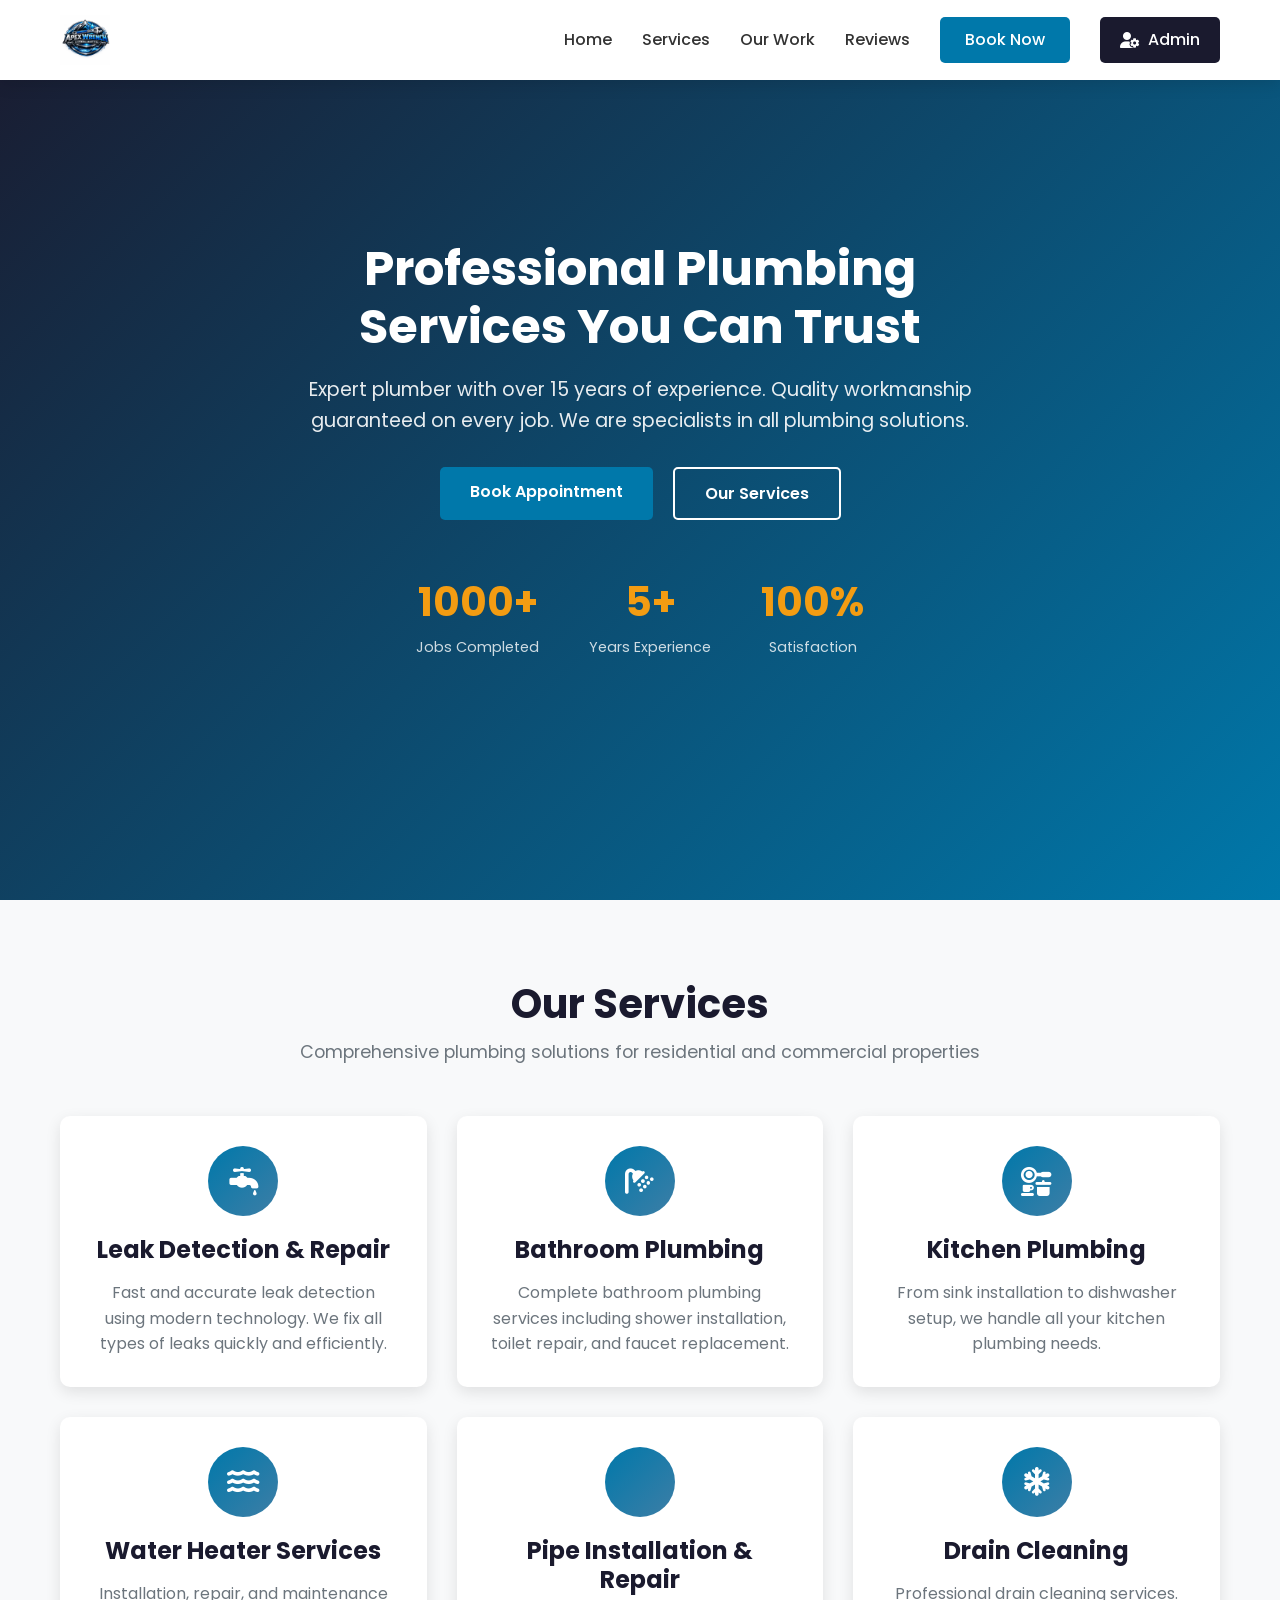
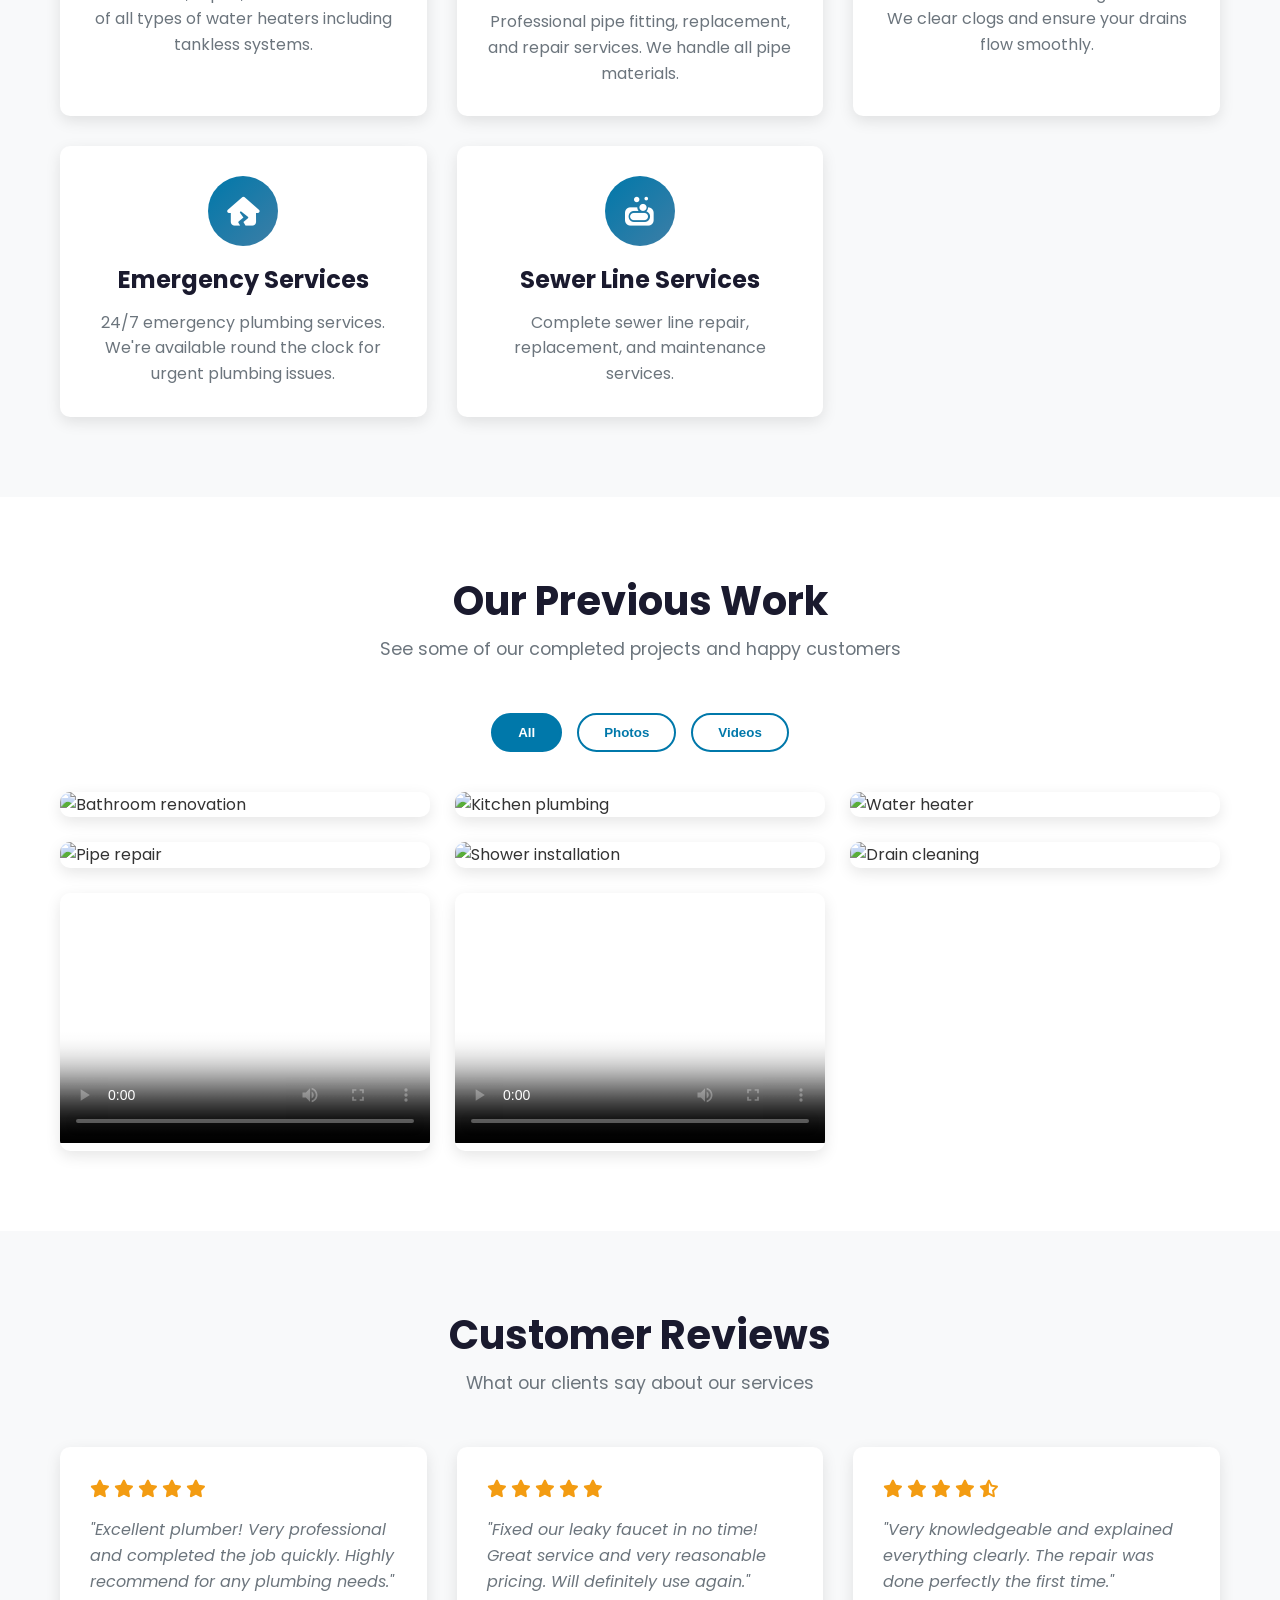
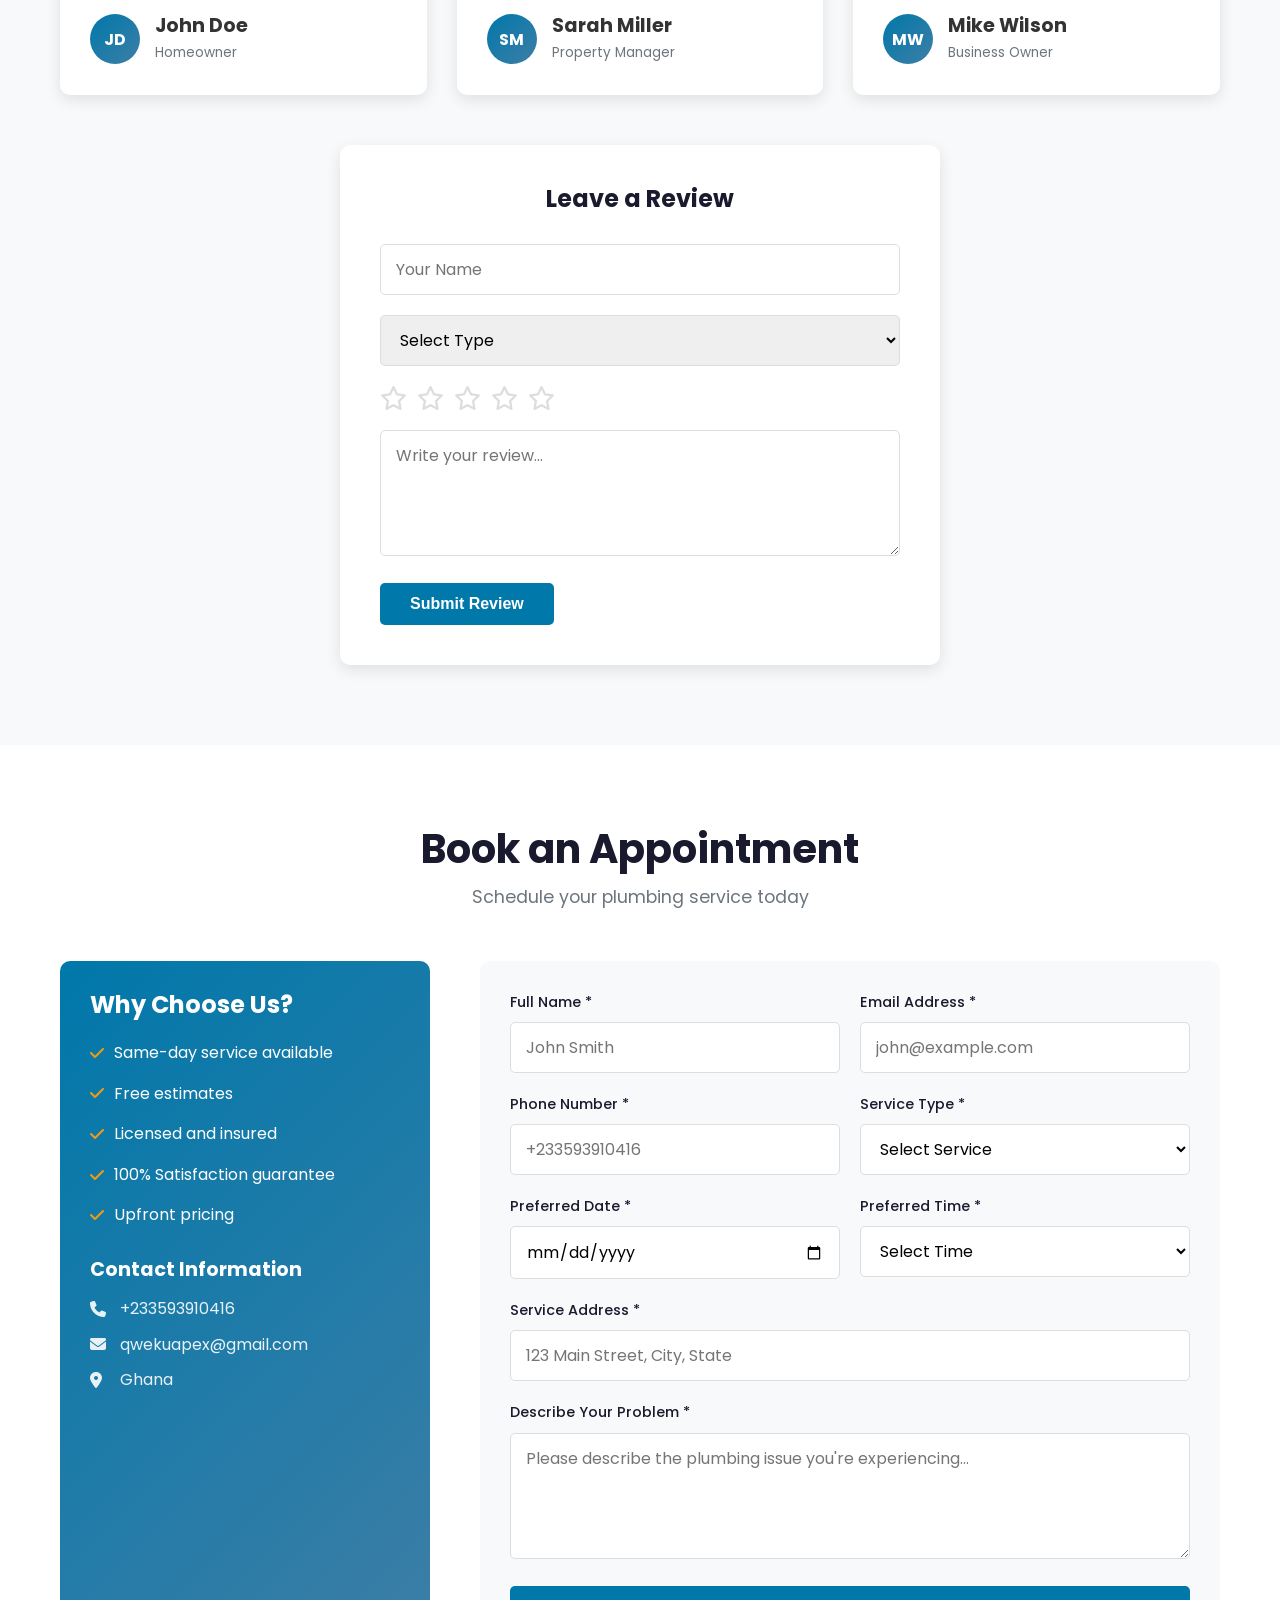
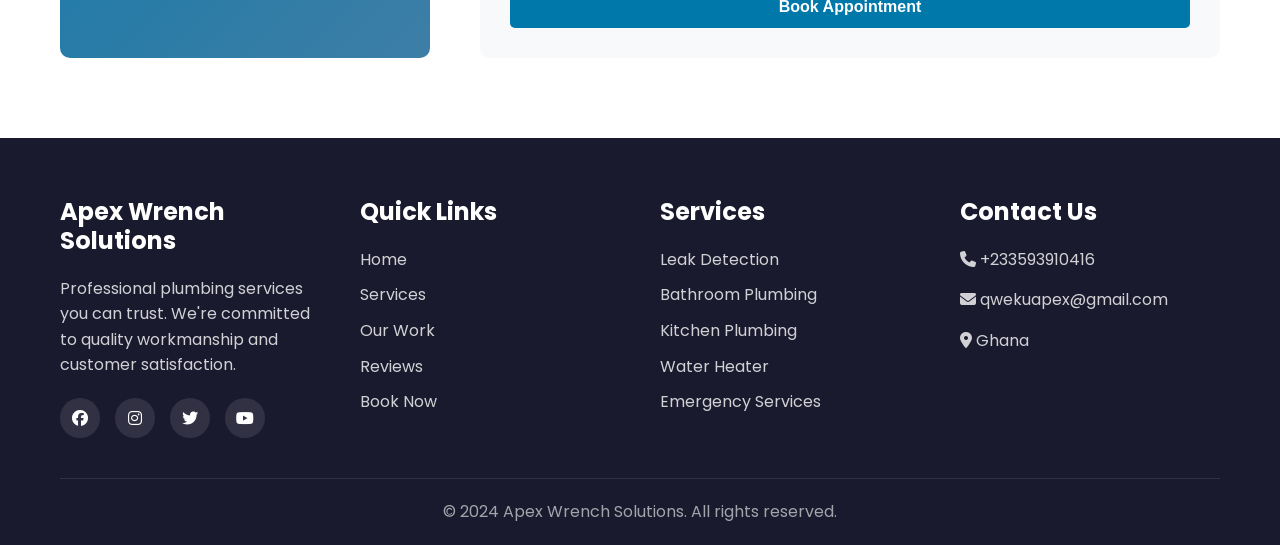
==== index.html @ 86203cc3 "Add files via upload" ====
<!DOCTYPE html>
<html lang="en">
<head>
    <meta charset="UTF-8">
    <meta name="viewport" content="width=device-width, initial-scale=1.0">
    <title>Apex Wrench Solutions Specialist - Professional Plumber Services</title>
    <link rel="stylesheet" href="styles.css">
    <link rel="stylesheet" href="https://cdnjs.cloudflare.com/ajax/libs/font-awesome/6.4.0/css/all.min.css">
    <link href="https://fonts.googleapis.com/css2?family=Poppins:wght@300;400;600;700&display=swap" rel="stylesheet">
</head>
<body>
    <!-- Navigation -->
    <nav class="navbar">
        <div class="container">
            <div class="logo" id="site-logo">
                <img src="my logo.png" alt="Apex Wrench Solutions" style="height:50px;width:auto;">
            </div>
            <ul class="nav-links">
                <li><a href="#home">Home</a></li>
                <li><a href="#services">Services</a></li>
                <li><a href="#portfolio">Our Work</a></li>
                <li><a href="#reviews">Reviews</a></li>
                <li><a href="#booking" class="btn-primary">Book Now</a></li>
                <li><a href="login.html" class="admin-link"><i class="fa-solid fa-user-gear"></i> Admin</a></li>
            </ul>
            <div class="hamburger">
                <i class="fa-solid fa-bars"></i>
            </div>
        </div>
    </nav>

    <!-- Hero Section -->
    <section id="home" class="hero">
        <div class="hero-content">
            <h1>Professional Plumbing Services You Can Trust</h1>
            <p>Expert plumber with over 15 years of experience. Quality workmanship guaranteed on every job. We are specialists in all plumbing solutions.</p>
            <div class="hero-buttons">
                <a href="#booking" class="btn-primary">Book Appointment</a>
                <a href="#services" class="btn-secondary">Our Services</a>
            </div>
            <div class="hero-stats">
                <div class="stat">
                    <span class="stat-number">1000+</span>
                    <span class="stat-label">Jobs Completed</span>
                </div>
                <div class="stat">
                    <span class="stat-number">5+</span>
                    <span class="stat-label">Years Experience</span>
                </div>
                <div class="stat">
                    <span class="stat-number">100%</span>
                    <span class="stat-label">Satisfaction</span>
                </div>
            </div>
        </div>
    </section>

    <!-- Services Section -->
    <section id="services" class="services">
        <div class="container">
            <div class="section-header">
                <h2>Our Services</h2>
                <p>Comprehensive plumbing solutions for residential and commercial properties</p>
            </div>
            <div class="services-grid">
                <div class="service-card">
                    <div class="service-icon">
                        <i class="fa-solid fa-faucet-drip"></i>
                    </div>
                    <h3>Leak Detection & Repair</h3>
                    <p>Fast and accurate leak detection using modern technology. We fix all types of leaks quickly and efficiently.</p>
                </div>
                <div class="service-card">
                    <div class="service-icon">
                        <i class="fa-solid fa-shower"></i>
                    </div>
                    <h3>Bathroom Plumbing</h3>
                    <p>Complete bathroom plumbing services including shower installation, toilet repair, and faucet replacement.</p>
                </div>
                <div class="service-card">
                    <div class="service-icon">
                        <i class="fa-solid fa-kitchen-set"></i>
                    </div>
                    <h3>Kitchen Plumbing</h3>
                    <p>From sink installation to dishwasher setup, we handle all your kitchen plumbing needs.</p>
                </div>
                <div class="service-card">
                    <div class="service-icon">
                        <i class="fa-solid fa-water"></i>
                    </div>
                    <h3>Water Heater Services</h3>
                    <p>Installation, repair, and maintenance of all types of water heaters including tankless systems.</p>
                </div>
                <div class="service-card">
                    <div class="service-icon">
                        <i class="fa-solid fa-pipe"></i>
                    </div>
                    <h3>Pipe Installation & Repair</h3>
                    <p>Professional pipe fitting, replacement, and repair services. We handle all pipe materials.</p>
                </div>
                <div class="service-card">
                    <div class="service-icon">
                        <i class="fa-solid fa-snowflake"></i>
                    </div>
                    <h3>Drain Cleaning</h3>
                    <p>Professional drain cleaning services. We clear clogs and ensure your drains flow smoothly.</p>
                </div>
                <div class="service-card">
                    <div class="service-icon">
                        <i class="fa-solid fa-house-crack"></i>
                    </div>
                    <h3>Emergency Services</h3>
                    <p>24/7 emergency plumbing services. We're available round the clock for urgent plumbing issues.</p>
                </div>
                <div class="service-card">
                    <div class="service-icon">
                        <i class="fa-solid fa-soap"></i>
                    </div>
                    <h3>Sewer Line Services</h3>
                    <p>Complete sewer line repair, replacement, and maintenance services.</p>
                </div>
            </div>
        </div>
    </section>

    <!-- Portfolio Section -->
    <section id="portfolio" class="portfolio">
        <div class="container">
            <div class="section-header">
                <h2>Our Previous Work</h2>
                <p>See some of our completed projects and happy customers</p>
            </div>
            
            <div class="portfolio-tabs">
                <button class="tab-btn active" data-tab="all">All</button>
                <button class="tab-btn" data-tab="photos">Photos</button>
                <button class="tab-btn" data-tab="videos">Videos</button>
            </div>

            <div class="portfolio-grid">
                <!-- Photo Items -->
                <div class="portfolio-item" data-category="photos">
                    <img src="https://images.unsplash.com/photo-1585704032915-c3400ca199e7?w=600" alt="Bathroom renovation">
                    <div class="portfolio-overlay">
                        <h4>Bathroom Renovation</h4>
                        <p>Complete bathroom pipe installation</p>
                    </div>
                </div>
                <div class="portfolio-item" data-category="photos">
                    <img src="https://images.unsplash.com/photo-1552321554-5fefe8c9ef14?w=600" alt="Kitchen plumbing">
                    <div class="portfolio-overlay">
                        <h4>Kitchen Sink Installation</h4>
                        <p>Modern kitchen plumbing setup</p>
                    </div>
                </div>
                <div class="portfolio-item" data-category="photos">
                    <img src="https://images.unsplash.com/photo-1504328345606-18bbc8c9d7d1?w=600" alt="Water heater">
                    <div class="portfolio-overlay">
                        <h4>Water Heater Install</h4>
                        <p>Tankless water heater installation</p>
                    </div>
                </div>
                <div class="portfolio-item" data-category="photos">
                    <img src="https://images.unsplash.com/photo-1581244277943-fe4a9c777189?w=600" alt="Pipe repair">
                    <div class="portfolio-overlay">
                        <h4>Pipe Repair</h4>
                        <p>Emergency pipe leak repair</p>
                    </div>
                </div>
                <div class="portfolio-item" data-category="photos">
                    <img src="https://images.unsplash.com/photo-1531971589569-0d9370cbe365?w=600" alt="Shower installation">
                    <div class="portfolio-overlay">
                        <h4>Shower Installation</h4>
                        <p>Complete shower unit installation</p>
                    </div>
                </div>
                <div class="portfolio-item" data-category="photos">
                    <img src="https://images.unsplash.com/photo-1600596542815-ffad4c1539a9?w=600" alt="Drain cleaning">
                    <div class="portfolio-overlay">
                        <h4>Drain Cleaning</h4>
                        <p>Professional drain maintenance</p>
                    </div>
                </div>
                
                <!-- Video Items -->
                <div class="portfolio-item video-item" data-category="videos">
                    <video controls poster="https://images.unsplash.com/photo-1585704032915-c3400ca199e7?w=600">
                        <source src="https://www.w3schools.com/html/mov_bbb.mp4" type="video/mp4">
                    </video>
                    <div class="portfolio-overlay">
                        <h4><i class="fa-solid fa-play"></i> Bathroom Plumbing Demo</h4>
                        <p>Complete bathroom plumbing walkthrough</p>
                    </div>
                </div>
                <div class="portfolio-item video-item" data-category="videos">
                    <video controls poster="https://images.unsplash.com/photo-1552321554-5fefe8c9ef14?w=600">
                        <source src="https://www.w3schools.com/html/movie.mp4" type="video/mp4">
                    </video>
                    <div class="portfolio-overlay">
                        <h4><i class="fa-solid fa-play"></i> Kitchen Install</h4>
                        <p>Kitchen plumbing installation process</p>
                    </div>
                </div>
            </div>
        </div>
    </section>

    <!-- Reviews Section -->
    <section id="reviews" class="reviews">
        <div class="container">
            <div class="section-header">
                <h2>Customer Reviews</h2>
                <p>What our clients say about our services</p>
            </div>
            
            <div class="reviews-grid" id="reviews-container">
                <div class="review-card">
                    <div class="review-stars">
                        <i class="fa-solid fa-star"></i>
                        <i class="fa-solid fa-star"></i>
                        <i class="fa-solid fa-star"></i>
                        <i class="fa-solid fa-star"></i>
                        <i class="fa-solid fa-star"></i>
                    </div>
                    <p class="review-text">"Excellent plumber! Very professional and completed the job quickly. Highly recommend for any plumbing needs."</p>
                    <div class="review-author">
                        <div class="author-avatar">JD</div>
                        <div class="author-info">
                            <h4>John Doe</h4>
                            <span>Homeowner</span>
                        </div>
                    </div>
                </div>
                <div class="review-card">
                    <div class="review-stars">
                        <i class="fa-solid fa-star"></i>
                        <i class="fa-solid fa-star"></i>
                        <i class="fa-solid fa-star"></i>
                        <i class="fa-solid fa-star"></i>
                        <i class="fa-solid fa-star"></i>
                    </div>
                    <p class="review-text">"Fixed our leaky faucet in no time! Great service and very reasonable pricing. Will definitely use again."</p>
                    <div class="review-author">
                        <div class="author-avatar">SM</div>
                        <div class="author-info">
                            <h4>Sarah Miller</h4>
                            <span>Property Manager</span>
                        </div>
                    </div>
                </div>
                <div class="review-card">
                    <div class="review-stars">
                        <i class="fa-solid fa-star"></i>
                        <i class="fa-solid fa-star"></i>
                        <i class="fa-solid fa-star"></i>
                        <i class="fa-solid fa-star"></i>
                        <i class="fa-solid fa-star-half-stroke"></i>
                    </div>
                    <p class="review-text">"Very knowledgeable and explained everything clearly. The repair was done perfectly the first time."</p>
                    <div class="review-author">
                        <div class="author-avatar">MW</div>
                        <div class="author-info">
                            <h4>Mike Wilson</h4>
                            <span>Business Owner</span>
                        </div>
                    </div>
                </div>
            </div>

            <!-- Add Review Form -->
            <div class="add-review">
                <h3>Leave a Review</h3>
                <form id="review-form">
                    <div class="form-group">
                        <input type="text" id="reviewer-name" placeholder="Your Name" required>
                    </div>
                    <div class="form-group">
                        <select id="reviewer-type" required>
                            <option value="">Select Type</option>
                            <option value="Homeowner">Homeowner</option>
                            <option value="Business Owner">Business Owner</option>
                            <option value="Property Manager">Property Manager</option>
                            <option value="Other">Other</option>
                        </select>
                    </div>
                    <div class="form-group">
                        <div class="star-rating">
                            <i class="fa-regular fa-star" data-rating="1"></i>
                            <i class="fa-regular fa-star" data-rating="2"></i>
                            <i class="fa-regular fa-star" data-rating="3"></i>
                            <i class="fa-regular fa-star" data-rating="4"></i>
                            <i class="fa-regular fa-star" data-rating="5"></i>
                        </div>
                        <input type="hidden" id="rating-value" value="5">
                    </div>
                    <div class="form-group">
                        <textarea id="review-text" placeholder="Write your review..." rows="4" required></textarea>
                    </div>
                    <button type="submit" class="btn-primary">Submit Review</button>
                </form>
            </div>
        </div>
    </section>

    <!-- Booking Section -->
    <section id="booking" class="booking">
        <div class="container">
            <div class="section-header">
                <h2>Book an Appointment</h2>
                <p>Schedule your plumbing service today</p>
            </div>
            
            <div class="booking-wrapper">
                <div class="booking-info">
                    <h3>Why Choose Us?</h3>
                    <ul>
                        <li><i class="fa-solid fa-check"></i> Same-day service available</li>
                        <li><i class="fa-solid fa-check"></i> Free estimates</li>
                        <li><i class="fa-solid fa-check"></i> Licensed and insured</li>
                        <li><i class="fa-solid fa-check"></i> 100% Satisfaction guarantee</li>
                        <li><i class="fa-solid fa-check"></i> Upfront pricing</li>
                    </ul>
                    <div class="contact-info">
                        <h4>Contact Information</h4>
                        <p><i class="fa-solid fa-phone"></i> +233593910416</p>
                        <p><i class="fa-solid fa-envelope"></i> qwekuapex@gmail.com</p>
                        <p><i class="fa-solid fa-location-dot"></i> Ghana</p>
                    </div>
                </div>
                
                <form class="booking-form" id="booking-form">
                    <div class="form-row">
                        <div class="form-group">
                            <label for="name">Full Name *</label>
                            <input type="text" id="name" placeholder="John Smith" required>
                        </div>
                        <div class="form-group">
                            <label for="email">Email Address *</label>
                            <input type="email" id="email" placeholder="john@example.com" required>
                        </div>
                    </div>
                    <div class="form-row">
                        <div class="form-group">
                            <label for="phone">Phone Number *</label>
                            <input type="tel" id="phone" placeholder="+233593910416" required>
                        </div>
                        <div class="form-group">
                            <label for="service-type">Service Type *</label>
                            <select id="service-type" required>
                                <option value="">Select Service</option>
                                <option value="Leak Detection">Leak Detection & Repair</option>
                                <option value="Bathroom Plumbing">Bathroom Plumbing</option>
                                <option value="Kitchen Plumbing">Kitchen Plumbing</option>
                                <option value="Water Heater">Water Heater Services</option>
                                <option value="Pipe Repair">Pipe Installation & Repair</option>
                                <option value="Drain Cleaning">Drain Cleaning</option>
                                <option value="Emergency">Emergency Services</option>
                                <option value="Sewer Line">Sewer Line Services</option>
                                <option value="Other">Other</option>
                            </select>
                        </div>
                    </div>
                    <div class="form-row">
                        <div class="form-group">
                            <label for="date">Preferred Date *</label>
                            <input type="date" id="date" required>
                        </div>
                        <div class="form-group">
                            <label for="time">Preferred Time *</label>
                            <select id="time" required>
                                <option value="">Select Time</option>
                                <option value="morning">Morning (8AM - 12PM)</option>
                                <option value="afternoon">Afternoon (12PM - 4PM)</option>
                                <option value="evening">Evening (4PM - 7PM)</option>
                            </select>
                        </div>
                    </div>
                    <div class="form-group">
                        <label for="address">Service Address *</label>
                        <input type="text" id="address" placeholder="123 Main Street, City, State" required>
                    </div>
                    <div class="form-group">
                        <label for="description">Describe Your Problem *</label>
                        <textarea id="description" rows="4" placeholder="Please describe the plumbing issue you're experiencing..." required></textarea>
                    </div>
                    <button type="submit" class="btn-primary btn-full">Book Appointment</button>
                </form>
            </div>
        </div>
    </section>

    <!-- Footer -->
    <footer class="footer">
        <div class="container">
            <div class="footer-content">
                <div class="footer-section">
                    <h3>Apex Wrench Solutions</h3>
                    <p>Professional plumbing services you can trust. We're committed to quality workmanship and customer satisfaction.</p>
                    <div class="social-links">
                        <a href="#"><i class="fa-brands fa-facebook"></i></a>
                        <a href="#"><i class="fa-brands fa-instagram"></i></a>
                        <a href="#"><i class="fa-brands fa-twitter"></i></a>
                        <a href="#"><i class="fa-brands fa-youtube"></i></a>
                    </div>
                </div>
                <div class="footer-section">
                    <h3>Quick Links</h3>
                    <ul>
                        <li><a href="#home">Home</a></li>
                        <li><a href="#services">Services</a></li>
                        <li><a href="#portfolio">Our Work</a></li>
                        <li><a href="#reviews">Reviews</a></li>
                        <li><a href="#booking">Book Now</a></li>
                    </ul>
                </div>
                <div class="footer-section">
                    <h3>Services</h3>
                    <ul>
                        <li><a href="#services">Leak Detection</a></li>
                        <li><a href="#services">Bathroom Plumbing</a></li>
                        <li><a href="#services">Kitchen Plumbing</a></li>
                        <li><a href="#services">Water Heater</a></li>
                        <li><a href="#services">Emergency Services</a></li>
                    </ul>
                </div>
                <div class="footer-section">
                    <h3>Contact Us</h3>
                    <p><i class="fa-solid fa-phone"></i> +233593910416</p>
                    <p><i class="fa-solid fa-envelope"></i> qwekuapex@gmail.com</p>
                    <p><i class="fa-solid fa-location-dot"></i> Ghana</p>
                </div>
            </div>
            <div class="footer-bottom">
                <p>&copy; 2024 Apex Wrench Solutions. All rights reserved.</p>
            </div>
        </div>
    </footer>

    <!-- Success Modal -->
    <div class="modal" id="success-modal">
        <div class="modal-content">
            <div class="modal-icon">
                <i class="fa-solid fa-check-circle"></i>
            </div>
            <h3>Thank You!</h3>
            <p id="modal-message">Your appointment has been booked successfully.</p>
            <button class="btn-primary" onclick="closeModal()">Close</button>
        </div>
    </div>

    <script src="script.js"></script>
</body>
</html>
---- styles.css ----
/* CSS Variables */
:root {
    --primary-color: #0078aa;
    --secondary-color: #3d7ea6;
    --accent-color: #f39c12;
    --dark-color: #1a1a2e;
    --light-color: #f8f9fa;
    --white: #ffffff;
    --gray: #6c757d;
    --shadow: 0 5px 15px rgba(0, 0, 0, 0.1);
    --transition: all 0.3s ease;
}

/* Reset & Base Styles */
* {
    margin: 0;
    padding: 0;
    box-sizing: border-box;
}

html {
    scroll-behavior: smooth;
}

body {
    font-family: 'Poppins', sans-serif;
    line-height: 1.6;
    color: #333;
    background-color: var(--white);
}

.container {
    max-width: 1200px;
    margin: 0 auto;
    padding: 0 20px;
}

a {
    text-decoration: none;
    color: inherit;
}

ul {
    list-style: none;
}

img {
    max-width: 100%;
    height: auto;
}

/* Typography */
h1, h2, h3, h4 {
    font-weight: 700;
    line-height: 1.2;
}

h1 { font-size: 3rem; }
h2 { font-size: 2.5rem; }
h3 { font-size: 1.5rem; }
h4 { font-size: 1.2rem; }

p {
    margin-bottom: 1rem;
}

/* Buttons */
.btn-primary,
.btn-secondary {
    display: inline-block;
    padding: 12px 30px;
    border-radius: 5px;
    font-weight: 600;
    font-size: 1rem;
    transition: var(--transition);
    cursor: pointer;
    border: none;
}

.btn-primary {
    background-color: var(--primary-color);
    color: var(--white);
}

.btn-primary:hover {
    background-color: var(--secondary-color);
    transform: translateY(-2px);
}

.btn-secondary {
    background-color: transparent;
    color: var(--white);
    border: 2px solid var(--white);
}

.btn-secondary:hover {
    background-color: var(--white);
    color: var(--primary-color);
}

.btn-full {
    width: 100%;
}

/* Section Styles */
section {
    padding: 80px 0;
}

.section-header {
    text-align: center;
    margin-bottom: 50px;
}

.section-header h2 {
    color: var(--dark-color);
    margin-bottom: 10px;
}

.section-header p {
    color: var(--gray);
    font-size: 1.1rem;
}

/* Navigation */
.navbar {
    position: fixed;
    top: 0;
    left: 0;
    width: 100%;
    background-color: var(--white);
    box-shadow: var(--shadow);
    z-index: 1000;
    padding: 15px 0;
}

.navbar .container {
    display: flex;
    justify-content: space-between;
    align-items: center;
}

.logo {
    display: flex;
    align-items: center;
    gap: 10px;
    font-size: 1.5rem;
    font-weight: 700;
    color: var(--primary-color);
}

.logo i {
    font-size: 1.8rem;
}

.nav-links {
    display: flex;
    align-items: center;
    gap: 30px;
}

.nav-links a {
    font-weight: 500;
    transition: var(--transition);
}

.nav-links a:hover {
    color: var(--primary-color);
}

.nav-links .btn-primary {
    padding: 10px 25px;
}

/* Admin Link */
.admin-link {
    display: inline-flex;
    align-items: center;
    gap: 8px;
    padding: 10px 20px;
    background-color: var(--dark-color);
    color: var(--white) !important;
    border-radius: 5px;
    font-weight: 600;
    transition: var(--transition);
}

.admin-link:hover {
    background-color: var(--primary-color);
    transform: translateY(-2px);
}

.admin-link i {
    font-size: 1rem;
}

.hamburger {
    display: none;
    font-size: 1.5rem;
    cursor: pointer;
}

/* Hero Section */
.hero {
    min-height: 100vh;
    background: linear-gradient(135deg, var(--dark-color) 0%, var(--primary-color) 100%);
    display: flex;
    align-items: center;
    justify-content: center;
    text-align: center;
    padding-top: 80px;
    color: var(--white);
}

.hero-content {
    max-width: 800px;
    padding: 20px;
}

.hero h1 {
    margin-bottom: 20px;
    animation: fadeInUp 0.8s ease;
}

.hero p {
    font-size: 1.2rem;
    margin-bottom: 30px;
    opacity: 0.9;
    animation: fadeInUp 0.8s ease 0.2s backwards;
}

.hero-buttons {
    display: flex;
    gap: 20px;
    justify-content: center;
    margin-bottom: 50px;
    animation: fadeInUp 0.8s ease 0.4s backwards;
}

.hero-stats {
    display: flex;
    justify-content: center;
    gap: 50px;
    animation: fadeInUp 0.8s ease 0.6s backwards;
}

.stat {
    text-align: center;
}

.stat-number {
    display: block;
    font-size: 2.5rem;
    font-weight: 700;
    color: var(--accent-color);
}

.stat-label {
    font-size: 0.9rem;
    opacity: 0.8;
}

@keyframes fadeInUp {
    from {
        opacity: 0;
        transform: translateY(30px);
    }
    to {
        opacity: 1;
        transform: translateY(0);
    }
}

/* Services Section */
.services {
    background-color: var(--light-color);
}

.services-grid {
    display: grid;
    grid-template-columns: repeat(auto-fit, minmax(280px, 1fr));
    gap: 30px;
}

.service-card {
    background: var(--white);
    padding: 30px;
    border-radius: 10px;
    box-shadow: var(--shadow);
    transition: var(--transition);
    text-align: center;
}

.service-card:hover {
    transform: translateY(-10px);
    box-shadow: 0 15px 30px rgba(0, 0, 0, 0.15);
}

.service-icon {
    width: 70px;
    height: 70px;
    background: linear-gradient(135deg, var(--primary-color), var(--secondary-color));
    border-radius: 50%;
    display: flex;
    align-items: center;
    justify-content: center;
    margin: 0 auto 20px;
}

.service-icon i {
    font-size: 1.8rem;
    color: var(--white);
}

.service-card h3 {
    margin-bottom: 15px;
    color: var(--dark-color);
}

.service-card p {
    color: var(--gray);
    margin-bottom: 0;
}

/* Portfolio Section */
.portfolio {
    background-color: var(--white);
}

.portfolio-tabs {
    display: flex;
    justify-content: center;
    gap: 15px;
    margin-bottom: 40px;
}

.tab-btn {
    padding: 10px 25px;
    border: 2px solid var(--primary-color);
    background: transparent;
    color: var(--primary-color);
    font-weight: 600;
    border-radius: 25px;
    cursor: pointer;
    transition: var(--transition);
}

.tab-btn.active,
.tab-btn:hover {
    background: var(--primary-color);
    color: var(--white);
}

.portfolio-grid {
    display: grid;
    grid-template-columns: repeat(auto-fit, minmax(300px, 1fr));
    gap: 25px;
}

.portfolio-item {
    position: relative;
    border-radius: 10px;
    overflow: hidden;
    box-shadow: var(--shadow);
    cursor: pointer;
}

.portfolio-item img,
.portfolio-item video {
    width: 100%;
    height: 250px;
    object-fit: cover;
    transition: var(--transition);
}

.portfolio-item:hover img,
.portfolio-item:hover video {
    transform: scale(1.1);
}

.portfolio-overlay {
    position: absolute;
    bottom: 0;
    left: 0;
    width: 100%;
    padding: 20px;
    background: linear-gradient(to top, rgba(0, 0, 0, 0.8), transparent);
    color: var(--white);
    transform: translateY(100%);
    transition: var(--transition);
}

.portfolio-item:hover .portfolio-overlay {
    transform: translateY(0);
}

.portfolio-overlay h4 {
    margin-bottom: 5px;
}

.portfolio-overlay p {
    font-size: 0.9rem;
    opacity: 0.8;
    margin-bottom: 0;
}

/* Reviews Section */
.reviews {
    background-color: var(--light-color);
}

.reviews-grid {
    display: grid;
    grid-template-columns: repeat(auto-fit, minmax(300px, 1fr));
    gap: 30px;
    margin-bottom: 50px;
}

.review-card {
    background: var(--white);
    padding: 30px;
    border-radius: 10px;
    box-shadow: var(--shadow);
}

.review-stars {
    color: var(--accent-color);
    margin-bottom: 15px;
}

.review-stars i {
    font-size: 1.1rem;
}

.review-text {
    font-style: italic;
    margin-bottom: 20px;
    color: var(--gray);
}

.review-author {
    display: flex;
    align-items: center;
    gap: 15px;
}

.author-avatar {
    width: 50px;
    height: 50px;
    background: linear-gradient(135deg, var(--primary-color), var(--secondary-color));
    border-radius: 50%;
    display: flex;
    align-items: center;
    justify-content: center;
    color: var(--white);
    font-weight: 700;
}

.author-info h4 {
    margin-bottom: 2px;
}

.author-info span {
    font-size: 0.85rem;
    color: var(--gray);
}

/* Add Review Form */
.add-review {
    max-width: 600px;
    margin: 0 auto;
    background: var(--white);
    padding: 40px;
    border-radius: 10px;
    box-shadow: var(--shadow);
}

.add-review h3 {
    text-align: center;
    margin-bottom: 30px;
    color: var(--dark-color);
}

.form-group {
    margin-bottom: 20px;
}

.form-group label {
    display: block;
    margin-bottom: 8px;
    font-weight: 500;
    color: var(--dark-color);
}

.form-group input,
.form-group select,
.form-group textarea {
    width: 100%;
    padding: 12px 15px;
    border: 1px solid #ddd;
    border-radius: 5px;
    font-size: 1rem;
    font-family: inherit;
    transition: var(--transition);
}

.form-group input:focus,
.form-group select:focus,
.form-group textarea:focus {
    outline: none;
    border-color: var(--primary-color);
}

/* Star Rating */
.star-rating {
    display: flex;
    gap: 10px;
    margin-bottom: 15px;
}

.star-rating i {
    font-size: 1.5rem;
    color: #ddd;
    cursor: pointer;
    transition: var(--transition);
}

.star-rating i.active,
.star-rating i:hover {
    color: var(--accent-color);
}

/* Booking Section */
.booking {
    background-color: var(--white);
}

.booking-wrapper {
    display: grid;
    grid-template-columns: 1fr 2fr;
    gap: 50px;
}

.booking-info {
    padding: 30px;
    background: linear-gradient(135deg, var(--primary-color), var(--secondary-color));
    border-radius: 10px;
    color: var(--white);
}

.booking-info h3 {
    margin-bottom: 20px;
}

.booking-info ul {
    margin-bottom: 30px;
}

.booking-info li {
    display: flex;
    align-items: center;
    gap: 10px;
    margin-bottom: 15px;
}

.booking-info li i {
    color: var(--accent-color);
}

.contact-info h4 {
    margin-bottom: 15px;
}

.contact-info p {
    display: flex;
    align-items: center;
    gap: 10px;
    margin-bottom: 10px;
    opacity: 0.9;
}

.contact-info i {
    width: 20px;
}

.booking-form {
    padding: 30px;
    background: var(--light-color);
    border-radius: 10px;
}

.form-row {
    display: grid;
    grid-template-columns: 1fr 1fr;
    gap: 20px;
}

.booking-form .form-group label {
    font-size: 0.9rem;
}

.booking-form .form-group input,
.booking-form .form-group select,
.booking-form .form-group textarea {
    background: var(--white);
}

/* Footer */
.footer {
    background-color: var(--dark-color);
    color: var(--white);
    padding: 60px 0 20px;
}

.footer-content {
    display: grid;
    grid-template-columns: repeat(auto-fit, minmax(250px, 1fr));
    gap: 40px;
    margin-bottom: 40px;
}

.footer-section h3 {
    margin-bottom: 20px;
    color: var(--white);
}

.footer-section p {
    opacity: 0.8;
    margin-bottom: 15px;
}

.footer-section ul li {
    margin-bottom: 10px;
}

.footer-section ul li a {
    opacity: 0.8;
    transition: var(--transition);
}

.footer-section ul li a:hover {
    color: var(--primary-color);
    opacity: 1;
}

.social-links {
    display: flex;
    gap: 15px;
    margin-top: 20px;
}

.social-links a {
    width: 40px;
    height: 40px;
    background: rgba(255, 255, 255, 0.1);
    border-radius: 50%;
    display: flex;
    align-items: center;
    justify-content: center;
    transition: var(--transition);
}

.social-links a:hover {
    background: var(--primary-color);
}

.footer-bottom {
    text-align: center;
    padding-top: 20px;
    border-top: 1px solid rgba(255, 255, 255, 0.1);
}

.footer-bottom p {
    margin-bottom: 0;
    opacity: 0.6;
}

/* Modal */
.modal {
    display: none;
    position: fixed;
    top: 0;
    left: 0;
    width: 100%;
    height: 100%;
    background: rgba(0, 0, 0, 0.7);
    z-index: 2000;
    align-items: center;
    justify-content: center;
}

.modal.show {
    display: flex;
}

.modal-content {
    background: var(--white);
    padding: 40px;
    border-radius: 10px;
    text-align: center;
    max-width: 400px;
    animation: modalFadeIn 0.3s ease;
}

@keyframes modalFadeIn {
    from {
        opacity: 0;
        transform: scale(0.8);
    }
    to {
        opacity: 1;
        transform: scale(1);
    }
}

.modal-icon {
    font-size: 4rem;
    color: #28a745;
    margin-bottom: 20px;
}

.modal-content h3 {
    margin-bottom: 15px;
    color: var(--dark-color);
}

.modal-content button {
    margin-top: 20px;
}

/* Responsive Design */
@media (max-width: 992px) {
    .hero h1 {
        font-size: 2.5rem;
    }
    
    .hero-stats {
        gap: 30px;
    }
    
    .booking-wrapper {
        grid-template-columns: 1fr;
    }
}

@media (max-width: 768px) {
    h2 {
        font-size: 2rem;
    }
    
    section {
        padding: 60px 0;
    }
    
    .nav-links {
        display: none;
        position: absolute;
        top: 100%;
        left: 0;
        width: 100%;
        background: var(--white);
        flex-direction: column;
        padding: 20px;
        box-shadow: var(--shadow);
    }
    
    .nav-links.active {
        display: flex;
    }
    
    .hamburger {
        display: block;
    }
    
    .hero h1 {
        font-size: 2rem;
    }
    
    .hero-buttons {
        flex-direction: column;
    }
    
    .hero-stats {
        flex-direction: column;
        gap: 20px;
    }
    
    .form-row {
        grid-template-columns: 1fr;
    }
    
    .portfolio-tabs {
        flex-wrap: wrap;
    }
    
    .admin-link {
        width: 100%;
        justify-content: center;
    }
}

@media (max-width: 480px) {
    h1 {
        font-size: 1.8rem;
    }
    
    h2 {
        font-size: 1.6rem;
    }
    
    .service-card,
    .review-card {
        padding: 20px;
    }
    
    .add-review {
        padding: 20px;
    }
}
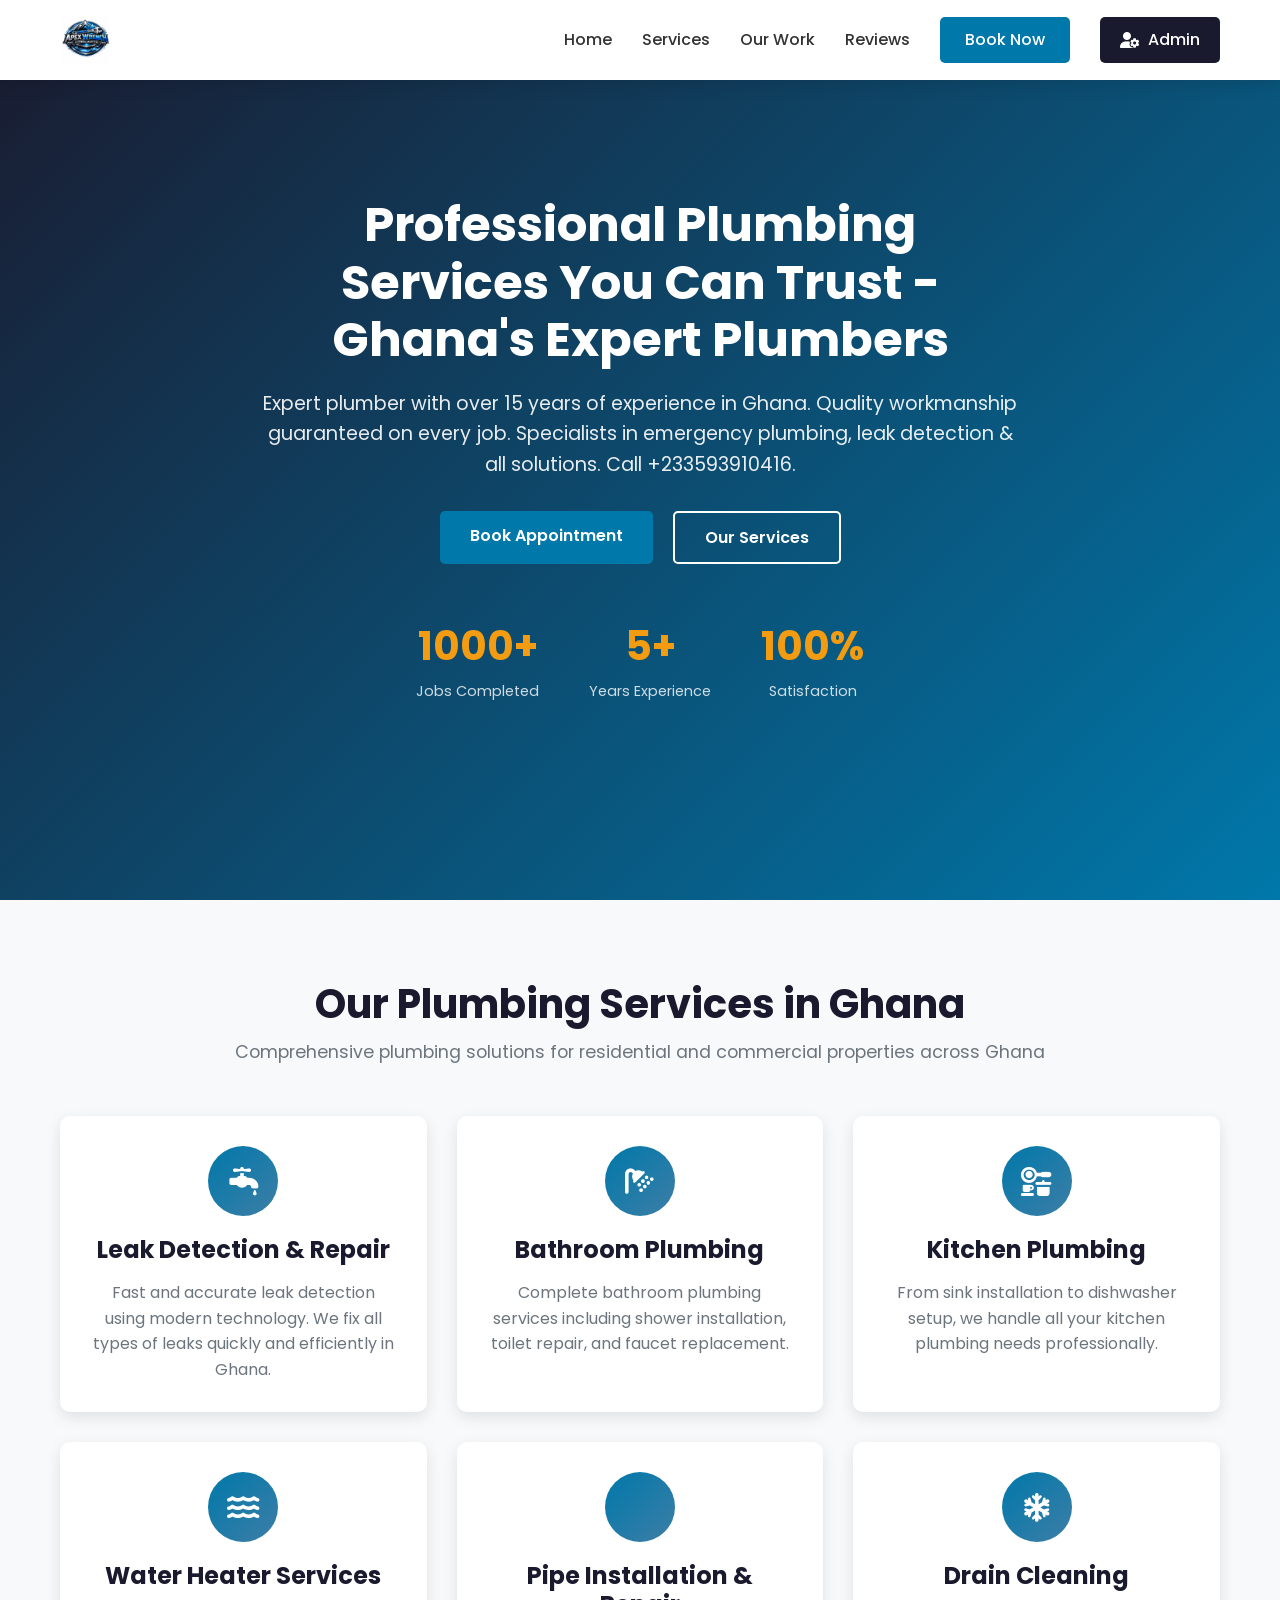
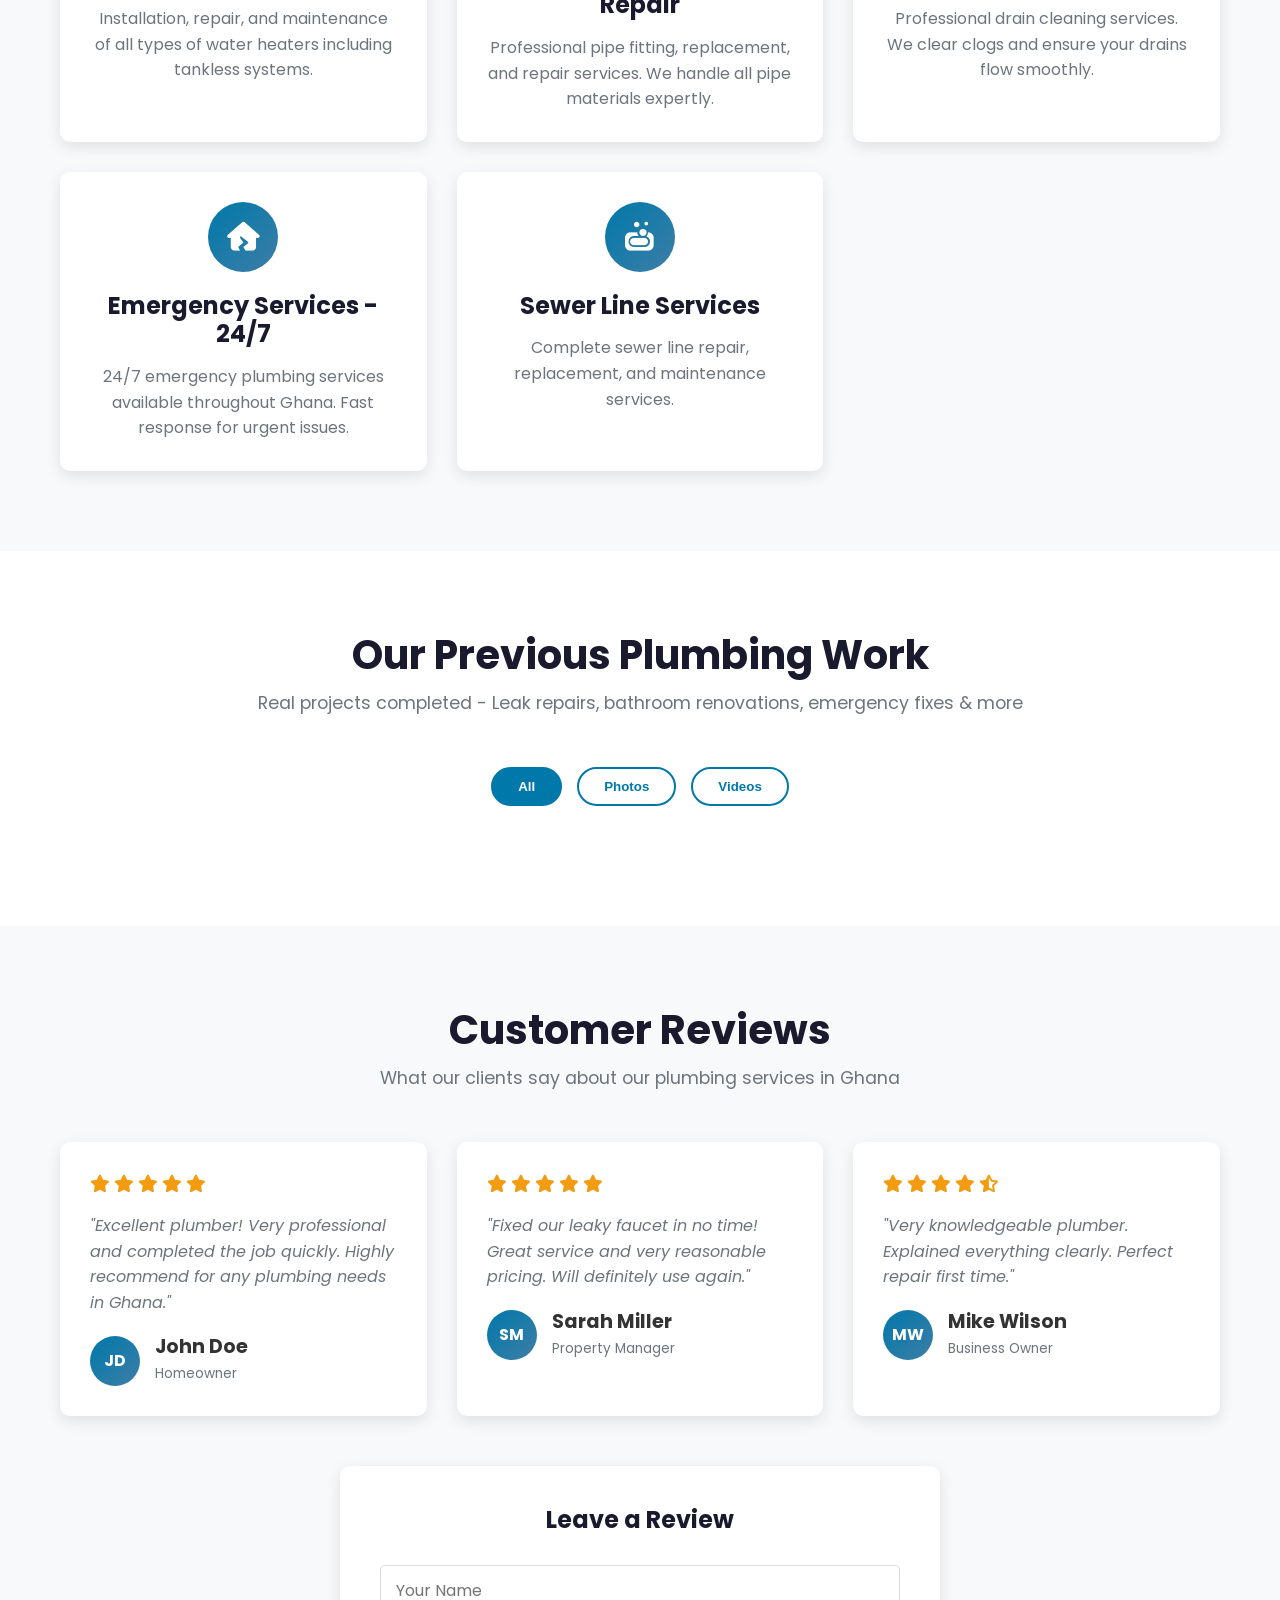
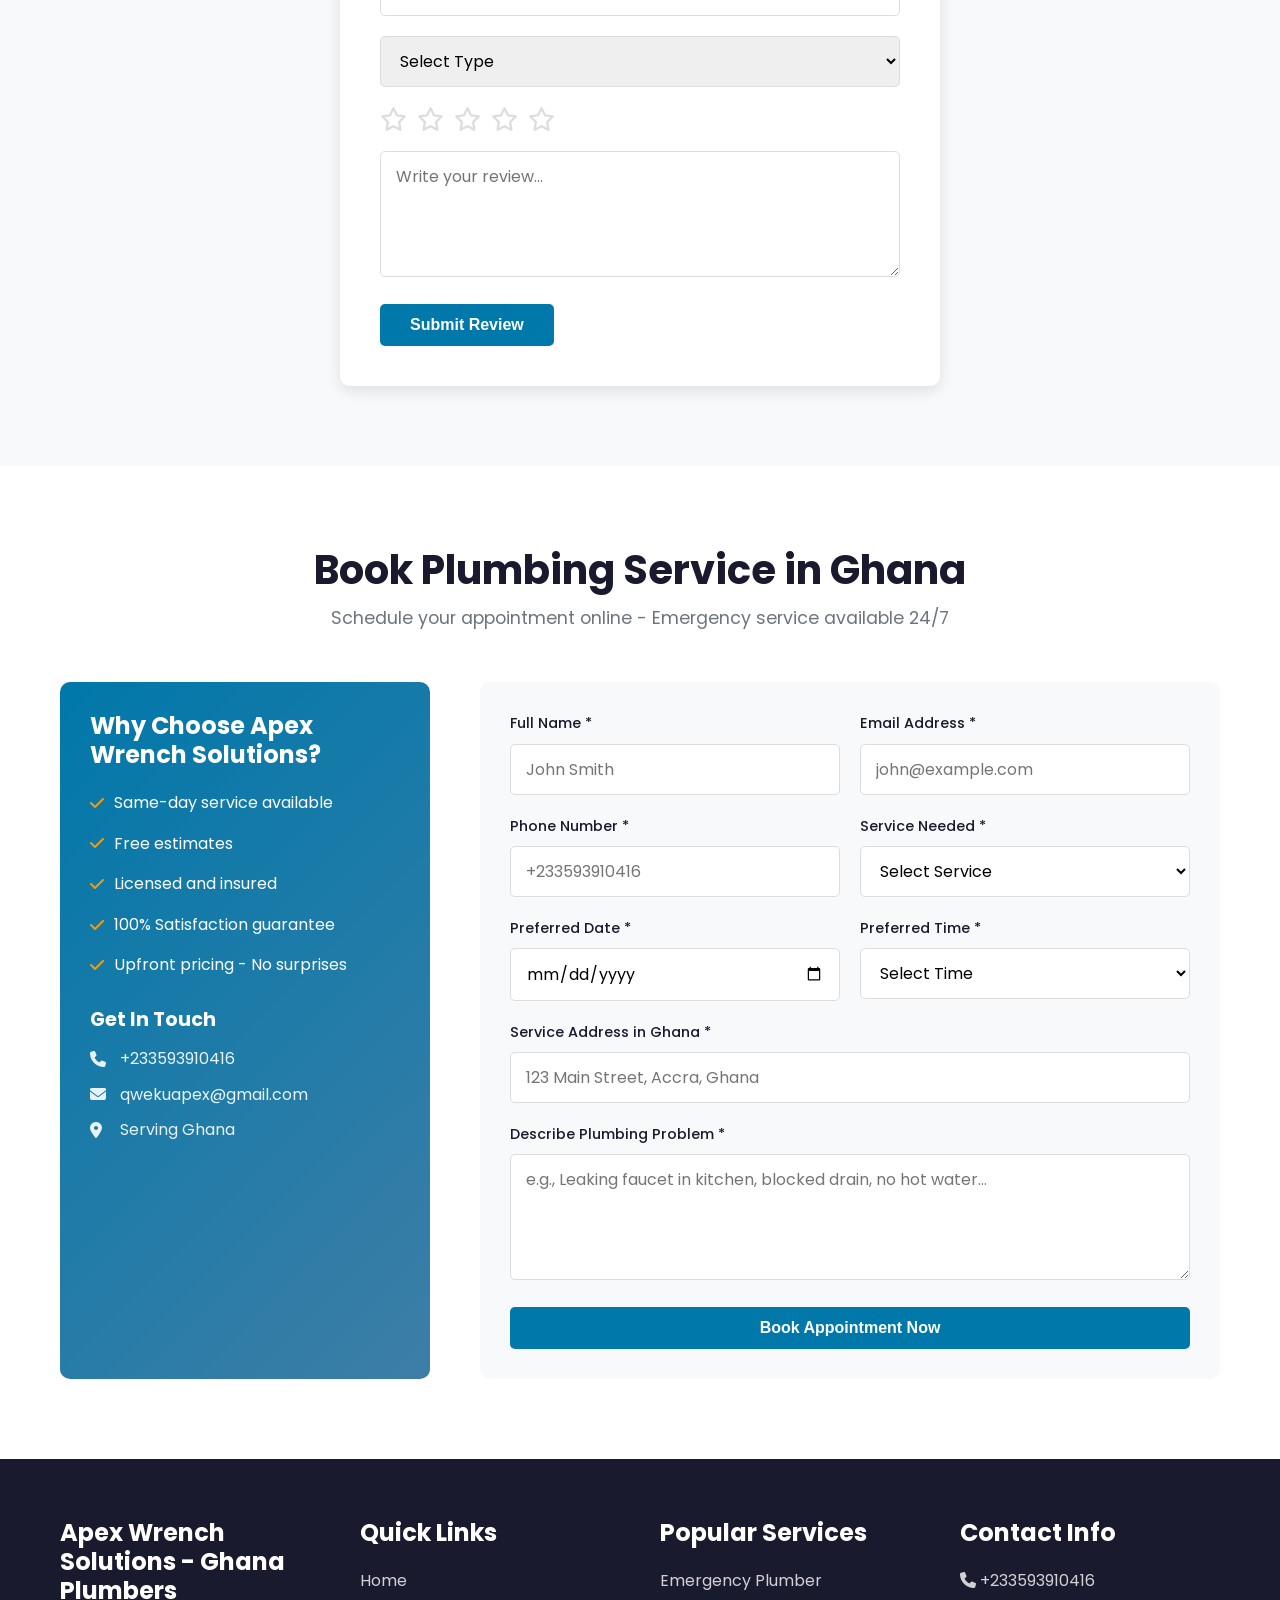
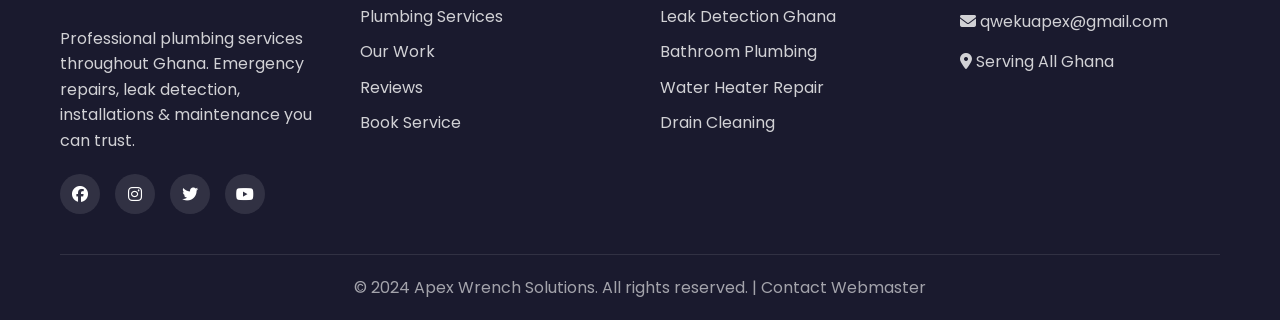
==== commit ec4be468: "Update index.html" ====
--- a/index.html
+++ b/index.html
@@ -3,7 +3,69 @@
 <head>
     <meta charset="UTF-8">
     <meta name="viewport" content="width=device-width, initial-scale=1.0">
-    <title>Apex Wrench Solutions Specialist - Professional Plumber Services</title>
+    <title>Apex Wrench Solutions - Professional Plumber Services in Ghana | Leak Repair, Emergency Plumbing</title>
+    <!-- Essential SEO Metas -->
+    <meta name="description" content="Expert plumber in Ghana with 5+ years experience. 24/7 emergency plumbing, leak detection & repair, bathroom/kitchen plumbing, water heaters. Free estimates, same-day service. Book now: +233593910416">
+    <meta name="keywords" content="plumber Ghana, emergency plumber, leak repair, bathroom plumbing, kitchen plumbing, water heater repair, drain cleaning, sewer services, professional plumber, Apex Wrench Solutions">
+    <meta name="author" content="Apex Wrench Solutions">
+    <meta name="robots" content="index, follow">
+    <link rel="canonical" href="https://morgan-codder.github.io/Portfilio//index.html">
+    
+    <!-- Open Graph / Facebook -->
+    <meta property="og:title" content="Apex Wrench Solutions - Professional Plumber Services in Ghana">
+    <meta property="og:description" content="24/7 emergency plumbing services, leak detection, bathroom & kitchen plumbing in Ghana. Call +233593910416 for fast service.">
+    <meta property="og:image" content="https://morgan-codder.github.io/Portfilio//my logo.png">
+    <meta property="og:url" content="https://morgan-codder.github.io/Portfilio//">
+    <meta property="og:type" content="website">
+    
+    <!-- Twitter Card -->
+    <meta name="twitter:card" content="summary_large_image">
+    <meta name="twitter:title" content="Apex Wrench Solutions - Expert Plumber Ghana">
+    <meta name="twitter:description" content="Professional plumbing services: leak repair, emergencies, water heaters. Free estimates!">
+    <meta name="twitter:image" content="https://morgan-codder.github.io/Portfilio//my logo.png">
+    
+    <!-- Favicon & Preload -->
+    <link rel="icon" href="data:image/svg+xml,<svg xmlns=%22http://www.w3.org/2000/svg%22 viewBox=%220 0 100 100%22><text y=%22.9em%22 font-size=%2290%22>🚿</text></svg>">
+    <link rel="preload" href="styles.css" as="style">
+    <link rel="preload" href="my logo.png" as="image">
+    
+    <!-- Schema.org JSON-LD for LocalBusiness -->
+    <script type="application/ld+json">
+    {
+      "@context": "https://schema.org",
+      "@type": "Plumber",
+      "name": "Apex Wrench Solutions",
+      "description": "Professional plumbing services in Ghana including emergency repairs, leak detection, bathroom and kitchen plumbing, water heaters, drain cleaning.",
+      "telephone": "+233593910416",
+      "email": "qwekuapex@gmail.com",
+      "address": {
+        "@type": "PostalAddress",
+        "addressCountry": "GH"
+      },
+      "areaServed": "Ghana",
+      "priceRange": "$$",
+      "sameAs": [
+        "https://facebook.com/apexwrenchsolutions",
+        "https://instagram.com/apexwrenchsolutions"
+      ],
+      "serviceType": [
+        "Emergency Plumbing",
+        "Leak Detection & Repair",
+        "Bathroom Plumbing",
+        "Kitchen Plumbing",
+        "Water Heater Services",
+        "Drain Cleaning",
+        "Sewer Line Repair"
+      ],
+      "aggregateRating": {
+        "@type": "AggregateRating",
+        "ratingValue": "4.9",
+        "reviewCount": "100+"
+      },
+      "openingHours": "Mo-Su 00:00-23:59"
+    }
+    </script>
+    
     <link rel="stylesheet" href="styles.css">
     <link rel="stylesheet" href="https://cdnjs.cloudflare.com/ajax/libs/font-awesome/6.4.0/css/all.min.css">
     <link href="https://fonts.googleapis.com/css2?family=Poppins:wght@300;400;600;700&display=swap" rel="stylesheet">
@@ -13,7 +75,7 @@
     <nav class="navbar">
         <div class="container">
             <div class="logo" id="site-logo">
-                <img src="my logo.png" alt="Apex Wrench Solutions" style="height:50px;width:auto;">
+                <img src="my logo.png" alt="Apex Wrench Solutions - Professional Plumber Logo Ghana" loading="lazy" style="height:50px;width:auto;">
             </div>
             <ul class="nav-links">
                 <li><a href="#home">Home</a></li>
@@ -32,8 +94,8 @@
     <!-- Hero Section -->
     <section id="home" class="hero">
         <div class="hero-content">
-            <h1>Professional Plumbing Services You Can Trust</h1>
-            <p>Expert plumber with over 15 years of experience. Quality workmanship guaranteed on every job. We are specialists in all plumbing solutions.</p>
+            <h1>Professional Plumbing Services You Can Trust - Ghana's Expert Plumbers</h1>
+            <p>Expert plumber with over 15 years of experience in Ghana. Quality workmanship guaranteed on every job. Specialists in emergency plumbing, leak detection & all solutions. Call +233593910416.</p>
             <div class="hero-buttons">
                 <a href="#booking" class="btn-primary">Book Appointment</a>
                 <a href="#services" class="btn-secondary">Our Services</a>
@@ -59,8 +121,8 @@
     <section id="services" class="services">
         <div class="container">
             <div class="section-header">
-                <h2>Our Services</h2>
-                <p>Comprehensive plumbing solutions for residential and commercial properties</p>
+                <h2>Our Plumbing Services in Ghana</h2>
+                <p>Comprehensive plumbing solutions for residential and commercial properties across Ghana</p>
             </div>
             <div class="services-grid">
                 <div class="service-card">
@@ -68,7 +130,7 @@
                         <i class="fa-solid fa-faucet-drip"></i>
                     </div>
                     <h3>Leak Detection & Repair</h3>
-                    <p>Fast and accurate leak detection using modern technology. We fix all types of leaks quickly and efficiently.</p>
+                    <p>Fast and accurate leak detection using modern technology. We fix all types of leaks quickly and efficiently in Ghana.</p>
                 </div>
                 <div class="service-card">
                     <div class="service-icon">
@@ -82,7 +144,7 @@
                         <i class="fa-solid fa-kitchen-set"></i>
                     </div>
                     <h3>Kitchen Plumbing</h3>
-                    <p>From sink installation to dishwasher setup, we handle all your kitchen plumbing needs.</p>
+                    <p>From sink installation to dishwasher setup, we handle all your kitchen plumbing needs professionally.</p>
                 </div>
                 <div class="service-card">
                     <div class="service-icon">
@@ -96,7 +158,7 @@
                         <i class="fa-solid fa-pipe"></i>
                     </div>
                     <h3>Pipe Installation & Repair</h3>
-                    <p>Professional pipe fitting, replacement, and repair services. We handle all pipe materials.</p>
+                    <p>Professional pipe fitting, replacement, and repair services. We handle all pipe materials expertly.</p>
                 </div>
                 <div class="service-card">
                     <div class="service-icon">
@@ -109,8 +171,8 @@
                     <div class="service-icon">
                         <i class="fa-solid fa-house-crack"></i>
                     </div>
-                    <h3>Emergency Services</h3>
-                    <p>24/7 emergency plumbing services. We're available round the clock for urgent plumbing issues.</p>
+                    <h3>Emergency Services - 24/7</h3>
+                    <p>24/7 emergency plumbing services available throughout Ghana. Fast response for urgent issues.</p>
                 </div>
                 <div class="service-card">
                     <div class="service-icon">
@@ -127,8 +189,8 @@
     <section id="portfolio" class="portfolio">
         <div class="container">
             <div class="section-header">
-                <h2>Our Previous Work</h2>
-                <p>See some of our completed projects and happy customers</p>
+                <h2>Our Previous Plumbing Work</h2>
+                <p>Real projects completed - Leak repairs, bathroom renovations, emergency fixes & more</p>
             </div>
             
             <div class="portfolio-tabs">
@@ -137,70 +199,8 @@
                 <button class="tab-btn" data-tab="videos">Videos</button>
             </div>
 
-            <div class="portfolio-grid">
-                <!-- Photo Items -->
-                <div class="portfolio-item" data-category="photos">
-                    <img src="https://images.unsplash.com/photo-1585704032915-c3400ca199e7?w=600" alt="Bathroom renovation">
-                    <div class="portfolio-overlay">
-                        <h4>Bathroom Renovation</h4>
-                        <p>Complete bathroom pipe installation</p>
-                    </div>
-                </div>
-                <div class="portfolio-item" data-category="photos">
-                    <img src="https://images.unsplash.com/photo-1552321554-5fefe8c9ef14?w=600" alt="Kitchen plumbing">
-                    <div class="portfolio-overlay">
-                        <h4>Kitchen Sink Installation</h4>
-                        <p>Modern kitchen plumbing setup</p>
-                    </div>
-                </div>
-                <div class="portfolio-item" data-category="photos">
-                    <img src="https://images.unsplash.com/photo-1504328345606-18bbc8c9d7d1?w=600" alt="Water heater">
-                    <div class="portfolio-overlay">
-                        <h4>Water Heater Install</h4>
-                        <p>Tankless water heater installation</p>
-                    </div>
-                </div>
-                <div class="portfolio-item" data-category="photos">
-                    <img src="https://images.unsplash.com/photo-1581244277943-fe4a9c777189?w=600" alt="Pipe repair">
-                    <div class="portfolio-overlay">
-                        <h4>Pipe Repair</h4>
-                        <p>Emergency pipe leak repair</p>
-                    </div>
-                </div>
-                <div class="portfolio-item" data-category="photos">
-                    <img src="https://images.unsplash.com/photo-1531971589569-0d9370cbe365?w=600" alt="Shower installation">
-                    <div class="portfolio-overlay">
-                        <h4>Shower Installation</h4>
-                        <p>Complete shower unit installation</p>
-                    </div>
-                </div>
-                <div class="portfolio-item" data-category="photos">
-                    <img src="https://images.unsplash.com/photo-1600596542815-ffad4c1539a9?w=600" alt="Drain cleaning">
-                    <div class="portfolio-overlay">
-                        <h4>Drain Cleaning</h4>
-                        <p>Professional drain maintenance</p>
-                    </div>
-                </div>
-                
-                <!-- Video Items -->
-                <div class="portfolio-item video-item" data-category="videos">
-                    <video controls poster="https://images.unsplash.com/photo-1585704032915-c3400ca199e7?w=600">
-                        <source src="https://www.w3schools.com/html/mov_bbb.mp4" type="video/mp4">
-                    </video>
-                    <div class="portfolio-overlay">
-                        <h4><i class="fa-solid fa-play"></i> Bathroom Plumbing Demo</h4>
-                        <p>Complete bathroom plumbing walkthrough</p>
-                    </div>
-                </div>
-                <div class="portfolio-item video-item" data-category="videos">
-                    <video controls poster="https://images.unsplash.com/photo-1552321554-5fefe8c9ef14?w=600">
-                        <source src="https://www.w3schools.com/html/movie.mp4" type="video/mp4">
-                    </video>
-                    <div class="portfolio-overlay">
-                        <h4><i class="fa-solid fa-play"></i> Kitchen Install</h4>
-                        <p>Kitchen plumbing installation process</p>
-                    </div>
-                </div>
+            <div class="portfolio-grid" id="dynamic-portfolio-grid">
+                <!-- Dynamic portfolio items will load here from admin uploads -->
             </div>
         </div>
     </section>
@@ -210,7 +210,7 @@
         <div class="container">
             <div class="section-header">
                 <h2>Customer Reviews</h2>
-                <p>What our clients say about our services</p>
+                <p>What our clients say about our plumbing services in Ghana</p>
             </div>
             
             <div class="reviews-grid" id="reviews-container">
@@ -222,7 +222,7 @@
                         <i class="fa-solid fa-star"></i>
                         <i class="fa-solid fa-star"></i>
                     </div>
-                    <p class="review-text">"Excellent plumber! Very professional and completed the job quickly. Highly recommend for any plumbing needs."</p>
+                    <p class="review-text">"Excellent plumber! Very professional and completed the job quickly. Highly recommend for any plumbing needs in Ghana."</p>
                     <div class="review-author">
                         <div class="author-avatar">JD</div>
                         <div class="author-info">
@@ -256,7 +256,7 @@
                         <i class="fa-solid fa-star"></i>
                         <i class="fa-solid fa-star-half-stroke"></i>
                     </div>
-                    <p class="review-text">"Very knowledgeable and explained everything clearly. The repair was done perfectly the first time."</p>
+                    <p class="review-text">"Very knowledgeable plumber. Explained everything clearly. Perfect repair first time."</p>
                     <div class="review-author">
                         <div class="author-avatar">MW</div>
                         <div class="author-info">
@@ -306,25 +306,25 @@
     <section id="booking" class="booking">
         <div class="container">
             <div class="section-header">
-                <h2>Book an Appointment</h2>
-                <p>Schedule your plumbing service today</p>
+                <h2>Book Plumbing Service in Ghana</h2>
+                <p>Schedule your appointment online - Emergency service available 24/7</p>
             </div>
             
             <div class="booking-wrapper">
                 <div class="booking-info">
-                    <h3>Why Choose Us?</h3>
+                    <h3>Why Choose Apex Wrench Solutions?</h3>
                     <ul>
                         <li><i class="fa-solid fa-check"></i> Same-day service available</li>
                         <li><i class="fa-solid fa-check"></i> Free estimates</li>
                         <li><i class="fa-solid fa-check"></i> Licensed and insured</li>
                         <li><i class="fa-solid fa-check"></i> 100% Satisfaction guarantee</li>
-                        <li><i class="fa-solid fa-check"></i> Upfront pricing</li>
+                        <li><i class="fa-solid fa-check"></i> Upfront pricing - No surprises</li>
                     </ul>
                     <div class="contact-info">
-                        <h4>Contact Information</h4>
-                        <p><i class="fa-solid fa-phone"></i> +233593910416</p>
-                        <p><i class="fa-solid fa-envelope"></i> qwekuapex@gmail.com</p>
-                        <p><i class="fa-solid fa-location-dot"></i> Ghana</p>
+                        <h4>Get In Touch</h4>
+                        <p><i class="fa-solid fa-phone"></i> <a href="tel:+233593910416">+233593910416</a></p>
+                        <p><i class="fa-solid fa-envelope"></i> <a href="mailto:qwekuapex@gmail.com">qwekuapex@gmail.com</a></p>
+                        <p><i class="fa-solid fa-location-dot"></i> Serving Ghana</p>
                     </div>
                 </div>
                 
@@ -345,7 +345,7 @@
                             <input type="tel" id="phone" placeholder="+233593910416" required>
                         </div>
                         <div class="form-group">
-                            <label for="service-type">Service Type *</label>
+                            <label for="service-type">Service Needed *</label>
                             <select id="service-type" required>
                                 <option value="">Select Service</option>
                                 <option value="Leak Detection">Leak Detection & Repair</option>
@@ -354,9 +354,9 @@
                                 <option value="Water Heater">Water Heater Services</option>
                                 <option value="Pipe Repair">Pipe Installation & Repair</option>
                                 <option value="Drain Cleaning">Drain Cleaning</option>
-                                <option value="Emergency">Emergency Services</option>
+                                <option value="Emergency">Emergency Services 24/7</option>
                                 <option value="Sewer Line">Sewer Line Services</option>
-                                <option value="Other">Other</option>
+                                <option value="Other">Other Plumbing Issue</option>
                             </select>
                         </div>
                     </div>
@@ -376,14 +376,14 @@
                         </div>
                     </div>
                     <div class="form-group">
-                        <label for="address">Service Address *</label>
-                        <input type="text" id="address" placeholder="123 Main Street, City, State" required>
-                    </div>
-                    <div class="form-group">
-                        <label for="description">Describe Your Problem *</label>
-                        <textarea id="description" rows="4" placeholder="Please describe the plumbing issue you're experiencing..." required></textarea>
-                    </div>
-                    <button type="submit" class="btn-primary btn-full">Book Appointment</button>
+                        <label for="address">Service Address in Ghana *</label>
+                        <input type="text" id="address" placeholder="123 Main Street, Accra, Ghana" required>
+                    </div>
+                    <div class="form-group">
+                        <label for="description">Describe Plumbing Problem *</label>
+                        <textarea id="description" rows="4" placeholder="e.g., Leaking faucet in kitchen, blocked drain, no hot water..." required></textarea>
+                    </div>
+                    <button type="submit" class="btn-primary btn-full">Book Appointment Now</button>
                 </form>
             </div>
         </div>
@@ -394,56 +394,56 @@
         <div class="container">
             <div class="footer-content">
                 <div class="footer-section">
-                    <h3>Apex Wrench Solutions</h3>
-                    <p>Professional plumbing services you can trust. We're committed to quality workmanship and customer satisfaction.</p>
+                    <h3>Apex Wrench Solutions - Ghana Plumbers</h3>
+                    <p>Professional plumbing services throughout Ghana. Emergency repairs, leak detection, installations & maintenance you can trust.</p>
                     <div class="social-links">
-                        <a href="#"><i class="fa-brands fa-facebook"></i></a>
-                        <a href="#"><i class="fa-brands fa-instagram"></i></a>
-                        <a href="#"><i class="fa-brands fa-twitter"></i></a>
-                        <a href="#"><i class="fa-brands fa-youtube"></i></a>
+                        <a href="#" aria-label="Facebook"><i class="fa-brands fa-facebook"></i></a>
+                        <a href="#" aria-label="Instagram"><i class="fa-brands fa-instagram"></i></a>
+                        <a href="#" aria-label="Twitter"><i class="fa-brands fa-twitter"></i></a>
+                        <a href="#" aria-label="YouTube"><i class="fa-brands fa-youtube"></i></a>
                     </div>
                 </div>
                 <div class="footer-section">
                     <h3>Quick Links</h3>
                     <ul>
                         <li><a href="#home">Home</a></li>
-                        <li><a href="#services">Services</a></li>
+                        <li><a href="#services">Plumbing Services</a></li>
                         <li><a href="#portfolio">Our Work</a></li>
                         <li><a href="#reviews">Reviews</a></li>
-                        <li><a href="#booking">Book Now</a></li>
+                        <li><a href="#booking">Book Service</a></li>
                     </ul>
                 </div>
                 <div class="footer-section">
-                    <h3>Services</h3>
+                    <h3>Popular Services</h3>
                     <ul>
-                        <li><a href="#services">Leak Detection</a></li>
+                        <li><a href="#services">Emergency Plumber</a></li>
+                        <li><a href="#services">Leak Detection Ghana</a></li>
                         <li><a href="#services">Bathroom Plumbing</a></li>
-                        <li><a href="#services">Kitchen Plumbing</a></li>
-                        <li><a href="#services">Water Heater</a></li>
-                        <li><a href="#services">Emergency Services</a></li>
+                        <li><a href="#services">Water Heater Repair</a></li>
+                        <li><a href="#services">Drain Cleaning</a></li>
                     </ul>
                 </div>
                 <div class="footer-section">
-                    <h3>Contact Us</h3>
-                    <p><i class="fa-solid fa-phone"></i> +233593910416</p>
-                    <p><i class="fa-solid fa-envelope"></i> qwekuapex@gmail.com</p>
-                    <p><i class="fa-solid fa-location-dot"></i> Ghana</p>
+                    <h3>Contact Info</h3>
+                    <p><i class="fa-solid fa-phone"></i> <a href="tel:+233593910416">+233593910416</a></p>
+                    <p><i class="fa-solid fa-envelope"></i> <a href="mailto:qwekuapex@gmail.com">qwekuapex@gmail.com</a></p>
+                    <p><i class="fa-solid fa-location-dot"></i> Serving All Ghana</p>
                 </div>
             </div>
             <div class="footer-bottom">
-                <p>&copy; 2024 Apex Wrench Solutions. All rights reserved.</p>
+                <p>&copy; 2024 Apex Wrench Solutions. All rights reserved. | <a href="mailto:qwekuapex@gmail.com">Contact Webmaster</a></p>
             </div>
         </div>
     </footer>
 
-    <!-- Success Modal -->
-    <div class="modal" id="success-modal">
+    <!-- Success Modal (was outside footer) -->
+    <div id="success-modal" class="modal">
         <div class="modal-content">
             <div class="modal-icon">
                 <i class="fa-solid fa-check-circle"></i>
             </div>
             <h3>Thank You!</h3>
-            <p id="modal-message">Your appointment has been booked successfully.</p>
+            <p id="modal-message">Your appointment has been booked successfully. We'll call to confirm.</p>
             <button class="btn-primary" onclick="closeModal()">Close</button>
         </div>
     </div>
